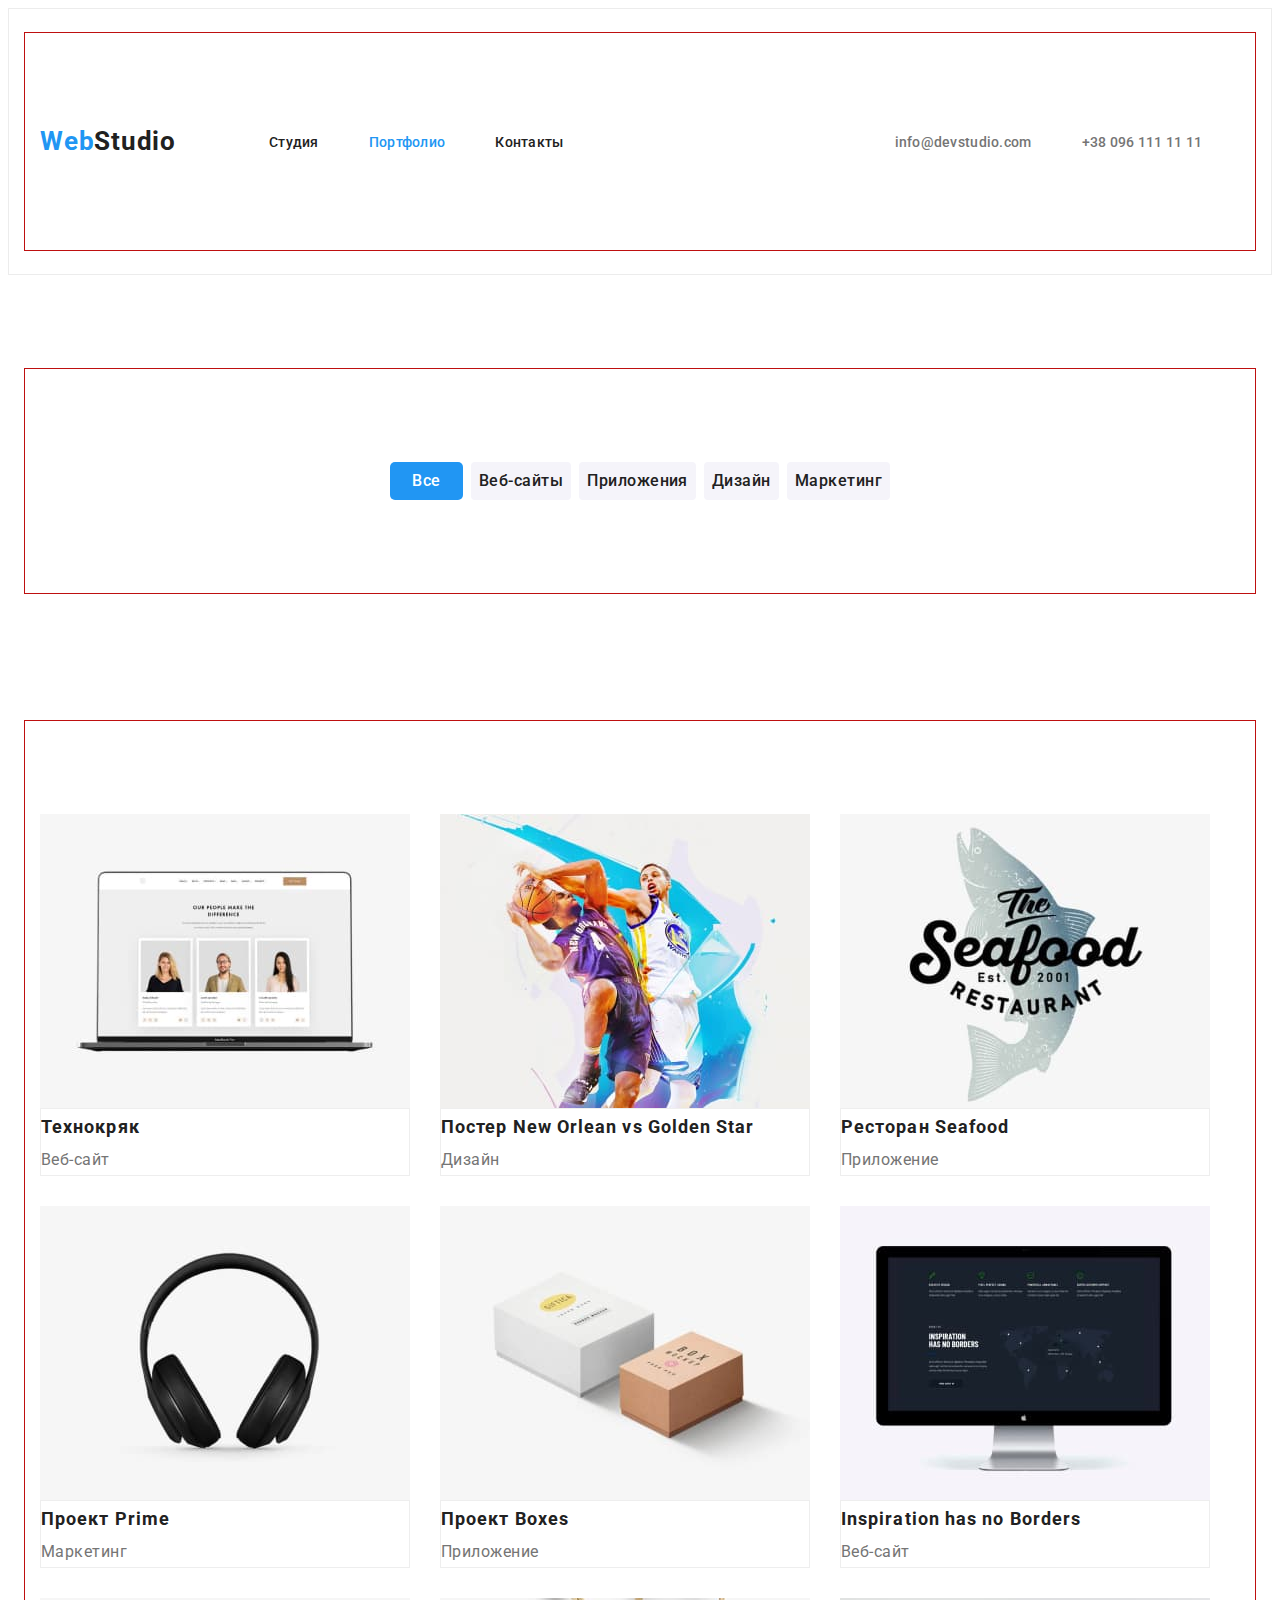
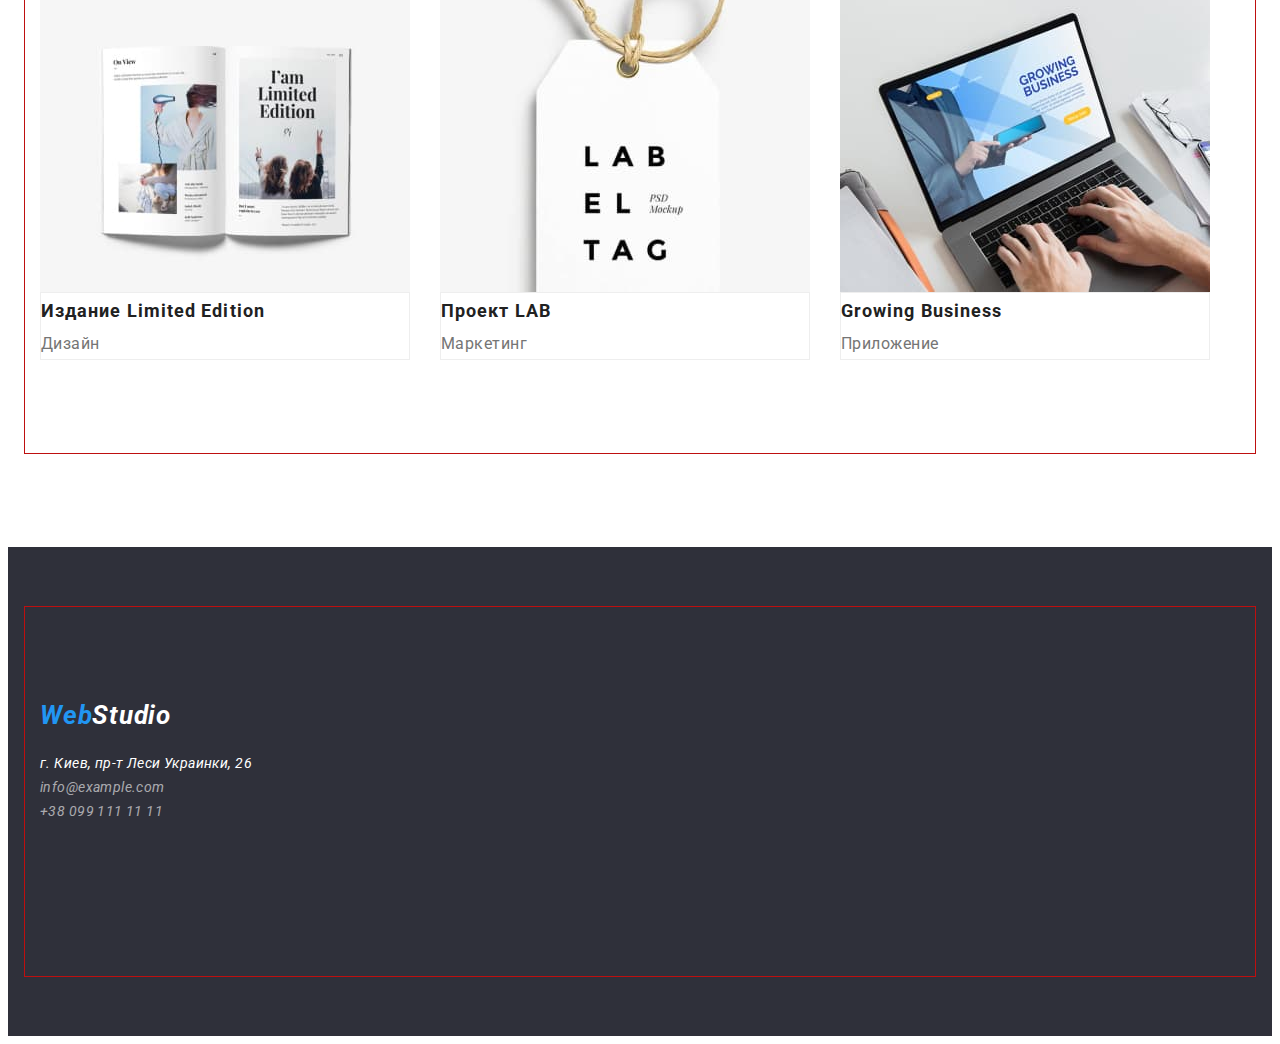
==== portfolio.html @ 3474d8c2 "добавил" ====
<!DOCTYPE html>
<html lang="ru">
    <head>
        <meta charset="UTF-8" />
        <meta http-equiv="X-UA-Compatible" content="IE=edge" />
        <meta name="viewport" content="width=device-width, initial-scale=1.0" />
        <title>Document</title>
        <link rel="preconnect" href="https://fonts.googleapis.com" />
        <link rel="preconnect" href="https://fonts.gstatic.com" crossorigin />
        <link
            href="https://fonts.googleapis.com/css2?family=Raleway:wght@700&family=Roboto:wght@400;500;700;900&display=swap"
            rel="stylesheet"
        />
        <link
            rel="stylesheet"
            href="https://cdnjs.cloudflare.com/ajax/libs/modern-normalize/1.1.0/modern-normalize.min.css"
            integrity="sha512-wpPYUAdjBVSE4KJnH1VR1HeZfpl1ub8YT/NKx4PuQ5NmX2tKuGu6U/JRp5y+Y8XG2tV+wKQpNHVUX03MfMFn9Q=="
            crossorigin="anonymous"
            referrerpolicy="no-referrer"
        />
        <link rel="stylesheet" href="./css/styles.css" />
    </head>
    <body>
        <header class="header">
            <div class="conteiner header-conteiner">
                <nav class="navigation">
                    <a class="logo" href="">
                        <span class="logo-first">Web</span>Studio</a
                    >
                    <ul class="header-list list">
                        <li class="header-item-studio">
                            <a
                                href="./studio.html"
                                class="header-link-studio color-studio"
                                >Студия</a
                            >
                        </li>
                        <li class="header-item">
                            <a
                                href="./portfolio.html"
                                class="header-link-portfolio color-portfolio"
                                >Портфолио</a
                            >
                        </li>
                        <li class="header-item">
                            <a
                                href=""
                                class="header-link-contacts color-contact"
                                >Контакты</a
                            >
                        </li>
                    </ul>
                    <ul class="header-list list">
                        <li class="header-item">
                            <a
                                href="mailto:info@devstudio.com"
                                class="header-link-mail color"
                                >info@devstudio.com</a
                            >
                        </li>
                        <li class="header-item">
                            <a
                                href="tel:+380961111111"
                                class="header-link-tel color"
                                >+38 096 111 11 11</a
                            >
                        </li>
                    </ul>
                </nav>
            </div>
        </header>
        <main>
            <section class="filter-portfolio">
                <h1 class="visually-hidden">portfolio</h1>
                <div class="conteiner filter-conteiner">
                    <ul class="filter-list list">
                        <li class="filter-item">
                            <button type="button" class="filter-btn-all">
                                Все
                            </button>
                        </li>
                        <li class="filter-item">
                            <button type="button" class="filter-btn-website">
                                Веб-сайты
                            </button>
                        </li>
                        <li class="filter-item">
                            <button
                                type="button"
                                class="filter-btn-application"
                            >
                                Приложения
                            </button>
                        </li>
                        <li class="filter-item">
                            <button type="button" class="filter-btn-design">
                                Дизайн
                            </button>
                        </li>
                        <li class="filter-item">
                            <button type="button" class="filter-btn-marketing">
                                Маркетинг
                            </button>
                        </li>
                    </ul>
                </div>
            </section>
            <section class="hero-porfolio">
                <div class="conteiner contei-hero">
                    <ul class="hero-list-two list">
                        <li class="hero-item-two">
                            <a href="" class="hero-link">
                                <img
                                    src="./images/img-5.jpg"
                                    alt="компютер с фото"
                                    width="370"
                                    height="294"
                                />
                                <div class="hero-text-box">
                                    <h2 class="hero-title-two">Технокряк</h2>
                                    <p class="hero-text-two">Веб-сайт</p>
                                </div>
                            </a>
                        </li>
                        <li class="hero-item-two">
                            <a href="" class="hero-link">
                                <img
                                    src="./images/img-6.jpg"
                                    alt="два баскетблиста"
                                    width="370"
                                    height="294"
                                />
                                <div class="hero-text-box">
                                    <h2 class="hero-title-two">
                                        Постер New Orlean vs Golden Star
                                    </h2>
                                    <p class="hero-text-two">Дизайн</p>
                                </div>
                            </a>
                        </li>
                        <li class="hero-item-two">
                            <a href="" class="hero-link">
                                <img
                                    src="./images/img-7.jpg"
                                    alt="рыба с названием"
                                    width="370"
                                    height="294"
                                />
                                <div class="hero-text-box">
                                    <h2 class="hero-title-two">
                                        Ресторан Seafood
                                    </h2>
                                    <p class="hero-text-two">Приложение</p>
                                </div>
                            </a>
                        </li>
                        <li class="hero-item-two">
                            <a href="" class="hero-link">
                                <img
                                    src="./images/img-8.jpg"
                                    alt="наушники"
                                    width="370"
                                    height="294"
                                />
                                <div class="hero-text-box">
                                    <h2 class="hero-title-two">Проект Prime</h2>
                                    <p class="hero-text-two">Маркетинг</p>
                                </div>
                            </a>
                        </li>
                        <li class="hero-item-two">
                            <a href="" class="hero-link">
                                <img
                                    src="./images/img-9.jpg"
                                    alt="две коробки"
                                    width="370"
                                    height="294"
                                />
                                <div class="hero-text-box">
                                    <h2 class="hero-title-two">Проект Boxes</h2>
                                    <p class="hero-text-two">Приложение</p>
                                </div>
                            </a>
                        </li>
                        <li class="hero-item-two">
                            <a href="" class="hero-link">
                                <img
                                    src="./images/img-10.jpg"
                                    alt="монитор компютера"
                                    width="370"
                                    height="294"
                                />
                                <div class="hero-text-box">
                                    <h2 class="hero-title-two">
                                        Inspiration has no Borders
                                    </h2>
                                    <p class="hero-text-two">Веб-сайт</p>
                                </div>
                            </a>
                        </li>
                        <li class="hero-item-two">
                            <a href="" class="hero-link">
                                <img
                                    src="./images/img-11.jpg"
                                    alt="книга"
                                    width="370"
                                    height="294"
                                />
                                <div class="hero-text-box">
                                    <h2 class="hero-title-two">
                                        Издание Limited Edition
                                    </h2>
                                    <p class="hero-text-two">Дизайн</p>
                                </div>
                            </a>
                        </li>
                        <li class="hero-item-two">
                            <a href="" class="hero-link">
                                <img
                                    src="./images/img-12.jpg"
                                    alt="бирка"
                                    width="370"
                                    height="294"
                                />
                                <div class="hero-text-box">
                                    <h2 class="hero-title-two">Проект LAB</h2>
                                    <p class="hero-text-two">Маркетинг</p>
                                </div>
                            </a>
                        </li>
                        <li class="hero-item-two">
                            <a href="" class="hero-link">
                                <img
                                    src="./images/img-13.jpg"
                                    alt="руки с компютером"
                                    width="370"
                                    height="294"
                                />
                                <div class="hero-text-box">
                                    <h2 class="hero-title-two">
                                        Growing Business
                                    </h2>
                                    <p class="hero-text-two">Приложение</p>
                                </div>
                            </a>
                        </li>
                    </ul>
                </div>
            </section>
        </main>
        <footer class="footer">
            <div class="conteiner">
                <address class="footer-addres">
                    <a class="footer-logo" href=""
                        ><span class="logo-first">Web</span>Studio</a
                    >
                    <ul class="footer-list list">
                        <li class="footer-item">
                            <a
                                href="https://goo.gl/maps/M8mHJB1GpQQQzdo98"
                                target="_blank"
                                rel="noopener noreferrer nofollow"
                                class="footer-link-address"
                                >г. Киев, пр-т Леси Украинки, 26</a
                            >
                        </li>
                        <li class="footer-item">
                            <a
                                href="mailto:info@example.com"
                                class="footer-link-mail"
                                >info@example.com</a
                            >
                        </li>
                        <li class="footer-item">
                            <a href="tel:+380991111111" class="footer-link-tel"
                                >+38 099 111 11 11</a
                            >
                        </li>
                    </ul>
                </address>
            </div>
        </footer>
    </body>
</html>
---- css/styles.css ----
:root {
    --prymary-text-color: #212121;
    --title-text-color: #ffffff;
    --accent-text-color: #2196f3;
    --function-text-color: #757575;
}

p,
h1,
h2,
h3,
h4,
h5,
h6 {
    margin: 0;
}
ul {
    margin: 0;
    padding: 0;
}
button {
    cursor: pointer;
}

body {
    font-family: 'Roboto', sans-serif;
    color: #e5e5e5;
}

.list {
    list-style: none;
}
a {
    text-decoration: none;
}
img {
    display: block;
}
.conteiner {
    width: 1200px;
    padding-top: 93px;
    padding-bottom: 93px;
    padding-left: 15px;
    padding-right: 15px;
    margin: 0 auto;
    outline: 1px solid rgb(190, 15, 15);
}

/* -------------header-------------- */
.header {
    font-family: 'Roboto' sans-serif;
    font-weight: 500;
    font-size: 14px;
    line-height: calc(16 / 14);
    letter-spacing: 0.02em;
    padding-top: 24px;
    padding-bottom: 24px;
    background-color: var(--title-text-color);
    border: 1px solid #ececec;
}
.header-conteiner {
    display: flex;
}
.navigation {
    display: flex;
    align-items: center;
}
.header-list {
    display: flex;
    margin-left: auto;
}

.logo {
    margin-right: 93px;
    /* padding-top: 24px; */
    /* padding-bottom: 25px; */

    font-family: 'Raleway' sans-serif;
    font-weight: 700;
    font-size: 26px;
    line-height: calc(31 / 26);
    letter-spacing: 0.03em;
    color: var(--prymary-text-color);
}
.logo-first {
    color: var(--accent-text-color);
}

.header-link-studio {
    margin-right: 50px;

    font-size: 14px;
    line-height: calc(16 / 14);
    letter-spacing: 0.02em;
    color: var(--accent-text-color);
    text-decoration: none;
}
.header-link-studio:hover,
.header-link-studio:focus {
    color: var(--accent-text-color);
}

.header-link-portfolio {
    margin-right: 50px;

    font-size: 14px;
    line-height: calc(16 / 14);
    letter-spacing: 0.02em;
    color: var(--prymary-text-color);
    text-decoration: none;
}

.header-link-contacts {
    margin-right: 331px;

    font-size: 14px;
    line-height: calc(16 / 14);
    letter-spacing: 0.02em;
    color: var(--prymary-text-color);
    text-decoration: none;
}

.header-link-mail {
    margin-right: 50px;

    font-size: 14px;
    line-height: calc(16 / 14);
    letter-spacing: 0.02em;
    color: var(--accent-text-color);
    text-decoration: none;
}
.header-link-mail:hover,
.header-link-mail:focus {
    color: var(--accent-text-color);
}
.header-link-tel {
    font-size: 14px;
    line-height: calc(16 / 14);
    letter-spacing: 0.02em;
    color: var(--function-text-color);
    text-decoration: none;
}

/*..........--------hero-------..........*/

.hero-conteiner-btn {
    justify-content: center;
    display: flex;
}
.hero {
    background-color: #2f303a;
    padding-top: 200px;
    padding-bottom: 200px;
}
.hero-title {
    font-family: 'Roboto' sans-serif;
    font-weight: 900;
    font-size: 44px;
    line-height: calc(60 / 44);
    text-align: center;
    letter-spacing: 0.06em;
    text-transform: uppercase;
    color: var(--title-text-color);
    margin-bottom: 30px;
}

.hero-btn {
    font-family: inherit;
    font-weight: 700;
    font-size: 16px;
    line-height: calc(30 / 16);
    align-items: center;
    text-align: center;
    letter-spacing: 0.06em;
    background-color: var(--accent-text-color);
    color: var(--title-text-color);
    border-radius: 10px;
    border-color: transparent;
    min-width: 200px;
    height: 50px;
}

.hero-btn:hover,
.hero-btn:focus {
    color: var(--accent-text-color);
}

/* -----------about--------------- */
/* text-off */
.visually-hidden {
    position: absolute;
    white-space: nowrap;
    width: 1px;
    height: 1px;
    overflow: hidden;
    border: 0;
    padding: 0;
    clip: rect(0 0 0 0);
    clip-path: inset(50%);
    margin: -1px;
}

.about-conteiner {
    display: flex;
}
.about-list {
    display: flex;
}
.about-list .about-item:not(:last-child) {
    margin-left: 30px;
}
.about {
    font-family: 'Roboto' sans-serif;
    font-size: 14px;
    line-height: calc(16 / 14);
    letter-spacing: 0.03em;
    color: var(--prymary-text-color);
    padding-top: 94px;
    padding-bottom: 94px;
}

.about-subtitle {
    font-weight: 700;
    font-size: 14px;
    line-height: calc(16 / 14);
    vertical-align: top;
    letter-spacing: 0.03em;
    margin-bottom: 10px;
    color: var(--prymary-text-color);
}
.about-text {
    font-weight: 400;
    font-size: 14px;
    line-height: calc(24 / 14);
    letter-spacing: 0.03em;
    color: var(--function-text-color);
}

/* -------------function-------------- */

.function {
    font-family: 'Roboto' sans-serif;
    font-weight: 700;
    font-size: 36px;
    line-height: calc(42 / 36);
    letter-spacing: 0.03em;
    color: var(--prymary-text-color);
    padding-top: 94px;
    padding-bottom: 94px;
}

.function-title {
    font-size: 36px;
    line-height: calc(42 / 36);
    text-align: center;
    letter-spacing: 0.03em;
    color: var(--prymary-text-color);
    margin-bottom: 50px;
}
.conteiner-function {
    display: flex;
}
.function-list {
    display: flex;
}

.function-item + .function-item {
    margin-left: 30px;
}
/* -------------staff-------------- */
.staff {
    font-family: 'Roboto' sans-serif;
    font-weight: 700;
    font-size: 36px;
    line-height: calc(42 / 36);
    letter-spacing: 0.03em;
    color: var(--prymary-text-color);
    padding-top: 94px;
    padding-bottom: 94px;
    background-color: #f5f4fa;
}

.staff-list {
    display: flex;
}
/* .staff-item + .staff-item {
    margin-right: 30px;
} */

.staff-list .staff-item:not(:last-child) {
    margin-right: 30px;
}

.staff-title {
    font-size: 36px;
    line-height: calc(42 / 36);
    letter-spacing: 0.03em;
    text-align: center;
    color: var(--prymary-text-color);
    margin-bottom: 50px;
}

.staff-master-content {
    padding-top: 30px;
    background-color: var(--title-text-color);
}
.staff-subtitle {
    font-weight: 500;
    font-size: 16px;
    line-height: calc(19 / 16);
    letter-spacing: 0.03em;
    text-align: center;
    color: var(--prymary-text-color);
    margin-bottom: 10px;
}
.staff-text {
    font-weight: 400;
    font-size: 16px;
    line-height: calc(19 / 16);
    text-align: center;
    letter-spacing: 0.03em;
    color: #757575;
}
/* -----------footer------------- */
.footer {
    font-family: 'Roboto' sans-serif;
    font-weight: 400;
    font-size: 14px;
    line-height: calc(24 / 14);
    letter-spacing: 0.03em;
    color: var(--title-text-color);
    background-color: #2f303a;
    padding-top: 60px;
    padding-bottom: 60px;
}
.footer-addres {
    flex-direction: column;
}
.footer-list {
    margin-top: 20px;
    margin-bottom: 60px;
}
.footer-logo {
    font-family: 'Raleway' sans-serif;
    font-weight: 700;
    font-size: 26px;
    line-height: calc(31 / 26);
    letter-spacing: 0.03em;
    color: var(--title-text-color);
}
.logo-second {
    color: var(--accent-text-color);
}

.footer-link-address {
    font-size: 14px;
    line-height: calc(24 / 14);
    letter-spacing: 0.03em;
    color: var(--title-text-color);
}
.footer-link-mail {
    font-size: 14px;
    line-height: calc(24 / 14);
    letter-spacing: 0.03em;
    color: rgba(255, 255, 255, 0.6);
}
.footer-link-tel {
    font-size: 14px;
    line-height: calc(24 / 14);
    letter-spacing: 0.03em;
    color: rgba(255, 255, 255, 0.6);
}

/* -----------PEGE2-portfolio------------ */

/* ---header-portfolio--- */
.color-studio {
    color: var(--prymary-text-color);
}
.color-portfolio {
    color: var(--accent-text-color);
}
.color-contact {
    color: var(--prymary-text-color);
}
.color {
    color: var(--function-text-color);
}
/* -----------filter-portfolio------------- */
.filter-portfolio {
    padding-top: 94px;
    padding-bottom: 94px;
}

.filter-list {
    display: flex;
    justify-content: center;
    margin-left: -8px;
    margin-bottom: -8px;
}
.filter-item {
    width: calc(100% / 5 -8px);
    margin-left: 8px;
    margin-bottom: 8px;
}

/* .filter-list .filter-item:not(:first-child) {
    margin-left: 10px;
} */
.filter-btn-all {
    font-family: inherit;
    font-weight: 500;
    font-size: 16px;
    line-height: calc(26 / 16);
    align-items: center;
    text-align: center;
    letter-spacing: 0.03em;
    background-color: var(--accent-text-color);
    color: var(--title-text-color);
    border-radius: 5px;
    border-color: transparent;
    min-width: 73px;
    height: 38px;
}
.filter-btn-all:hover,
.filter-btn-all:focus {
    color: var(--accent-text-color);
}

.filter-btn-website {
    font-family: inherit;
    font-weight: 500;
    font-size: 16px;
    line-height: calc(26 / 16);
    align-items: center;
    text-align: center;
    letter-spacing: 0.03em;
    color: var(--prymary-text-color);
    border-radius: 5px;
    border-color: transparent;
    background: #f5f4fa;
    border-radius: 4px;
    min-width: 73px;
    height: 38px;
}
.filter-btn-application {
    font-family: inherit;
    font-weight: 500;
    font-size: 16px;
    line-height: calc(26 / 16);
    align-items: center;
    text-align: center;
    letter-spacing: 0.03em;
    color: var(--prymary-text-color);
    border-radius: 5px;
    border-color: transparent;
    background: #f5f4fa;
    border-radius: 4px;
    min-width: 73px;
    height: 38px;
}
.filter-btn-design {
    font-family: inherit;
    font-weight: 500;
    font-size: 16px;
    line-height: calc(26 / 16);
    align-items: center;
    text-align: center;
    letter-spacing: 0.03em;
    color: var(--prymary-text-color);
    border-radius: 5px;
    border-color: transparent;
    background: #f5f4fa;
    border-radius: 4px;
    min-width: 73px;
    height: 38px;
}
.filter-btn-marketing {
    font-family: inherit;
    font-weight: 500;
    font-size: 16px;
    line-height: calc(26 / 16);
    align-items: center;
    text-align: center;
    letter-spacing: 0.03em;
    color: var(--prymary-text-color);
    border-radius: 5px;
    border-color: transparent;
    background: #f5f4fa;
    border-radius: 4px;
    min-width: 73px;
    height: 38px;
}
/* ------HERO2-portfolio------ */
.hero-porfolio {
    padding-top: 34px;
    padding-bottom: 94px;
}

.contei-hero {
    display: flex;
}
.hero-list-two {
    display: flex;
    margin-left: -30px;
    margin-bottom: -30px;
    flex-wrap: wrap;
}
.hero-item-two {
    width: calc(100% / 9 -30px);
    margin-left: 30px;
    margin-bottom: 30px;
}
/* .hero-item-two + .hero-item-two {
    margin-left: 30px;
} */

/* .hero-list-two .hero-item-two:not(:last-child) {
    margin-left: 30px;
} */
.hero-text-box {
    background: #ffffff;
    border: 1px solid #eeeeee;
    box-sizing: border-box;
}

.hero-title-two {
    font-family: 'Roboto' sans-serif;
    font-weight: 700;
    font-size: 18px;
    line-height: calc(36 / 18);
    letter-spacing: 0.06em;
    color: var(--prymary-text-color);
}
.hero-text-two {
    font-family: 'Roboto' sans-serif;
    font-weight: 400;
    font-size: 16px;
    line-height: calc(30 / 16);
    letter-spacing: 0.03em;
    color: var(--function-text-color);
}
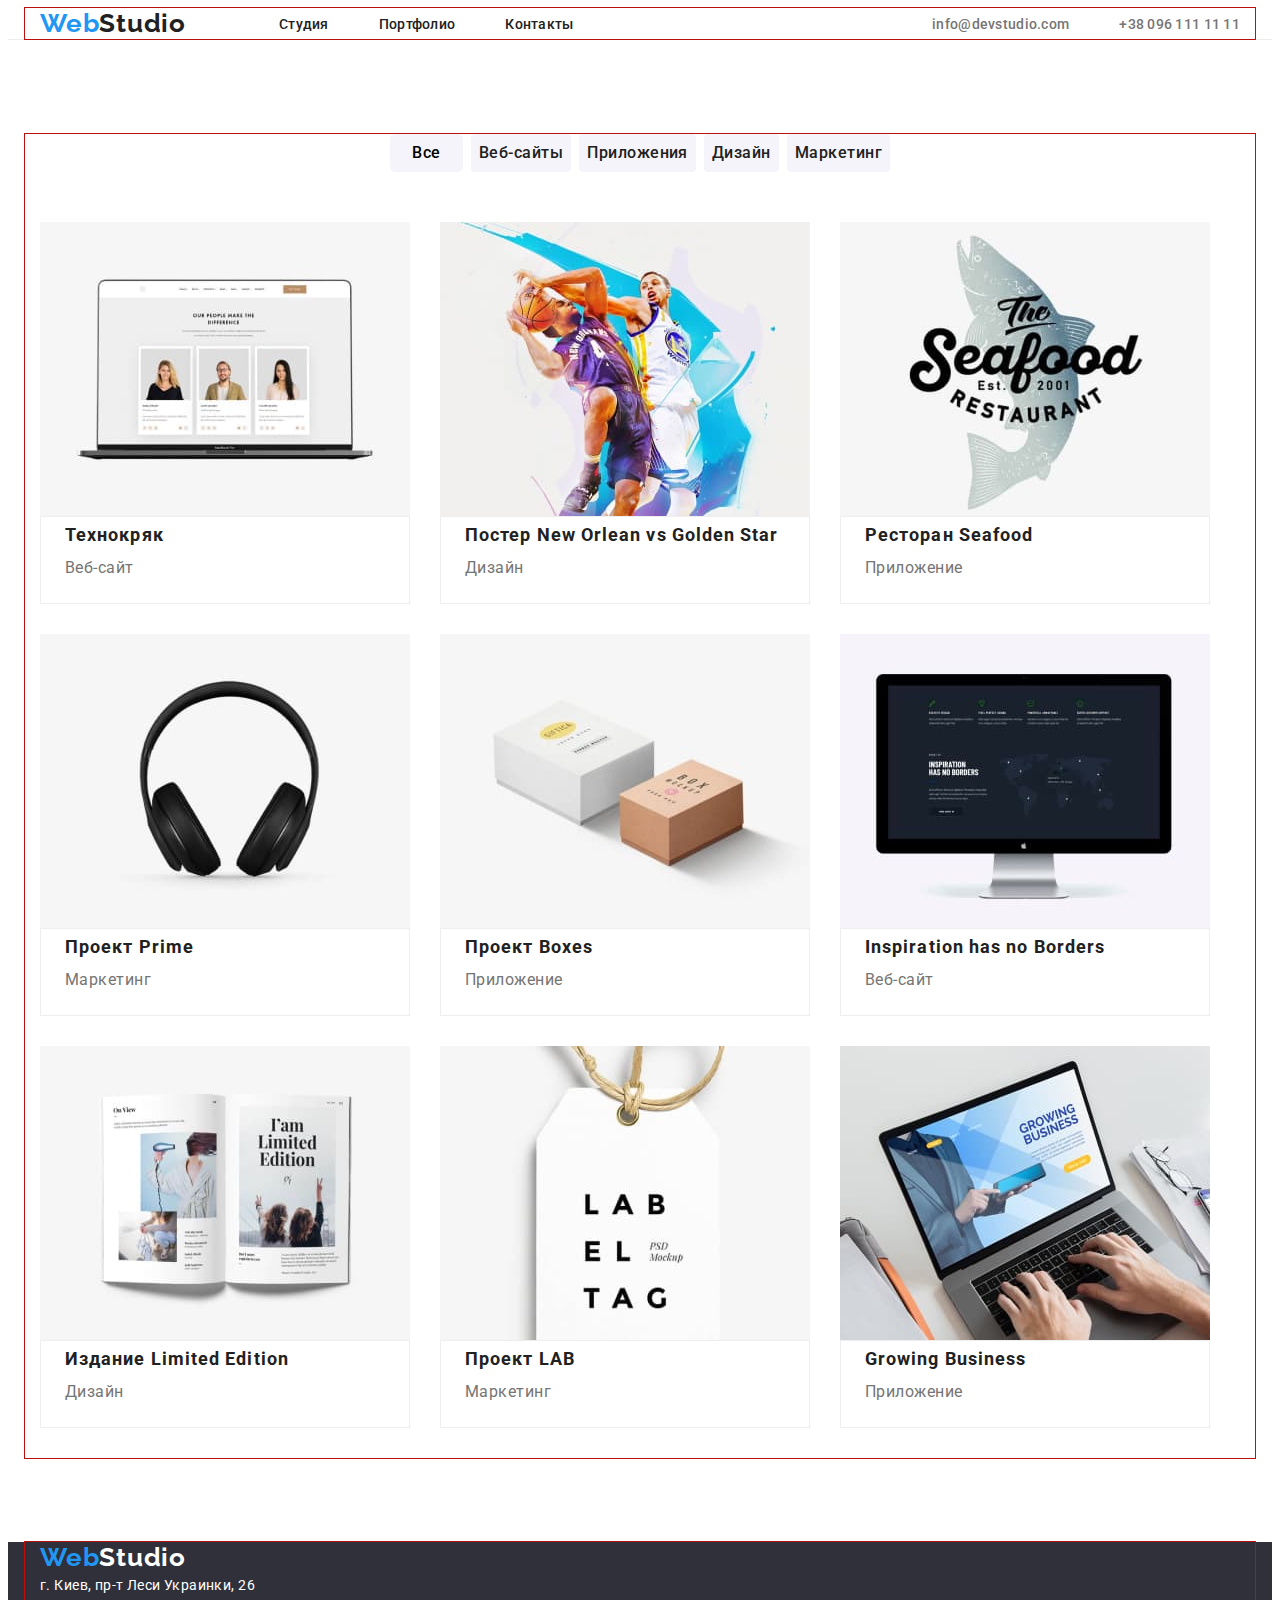
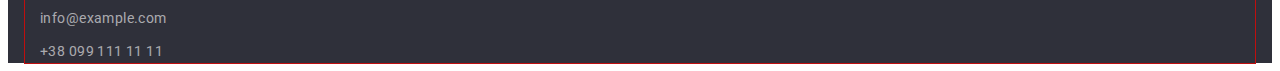
==== commit 52515a25: "исправил ошибки" ====
--- a/portfolio.html
+++ b/portfolio.html
@@ -28,51 +28,41 @@
                         <span class="logo-first">Web</span>Studio</a
                     >
                     <ul class="header-list list">
-                        <li class="header-item-studio">
-                            <a
-                                href="./studio.html"
-                                class="header-link-studio color-studio"
+                        <li class="header-item">
+                            <a href="./studio.html" class="header-link"
                                 >Студия</a
                             >
                         </li>
                         <li class="header-item">
-                            <a
-                                href="./portfolio.html"
-                                class="header-link-portfolio color-portfolio"
+                            <a href="./portfolio.html" class="header-link"
                                 >Портфолио</a
                             >
                         </li>
                         <li class="header-item">
-                            <a
-                                href=""
-                                class="header-link-contacts color-contact"
-                                >Контакты</a
-                            >
-                        </li>
-                    </ul>
-                    <ul class="header-list list">
-                        <li class="header-item">
-                            <a
-                                href="mailto:info@devstudio.com"
-                                class="header-link-mail color"
-                                >info@devstudio.com</a
-                            >
-                        </li>
-                        <li class="header-item">
-                            <a
-                                href="tel:+380961111111"
-                                class="header-link-tel color"
-                                >+38 096 111 11 11</a
-                            >
+                            <a href="" class="header-link">Контакты</a>
                         </li>
                     </ul>
                 </nav>
+                <ul class="header-connect list">
+                    <li class="header-item">
+                        <a
+                            href="mailto:info@devstudio.com"
+                            class="header-link-mail"
+                            >info@devstudio.com</a
+                        >
+                    </li>
+                    <li class="header-item">
+                        <a href="tel:+380961111111" class="header-link-tel"
+                            >+38 096 111 11 11</a
+                        >
+                    </li>
+                </ul>
             </div>
         </header>
         <main>
             <section class="filter-portfolio">
-                <h1 class="visually-hidden">portfolio</h1>
                 <div class="conteiner filter-conteiner">
+                    <h1 class="visually-hidden">portfolio</h1>
                     <ul class="filter-list list">
                         <li class="filter-item">
                             <button type="button" class="filter-btn-all">
@@ -80,33 +70,26 @@
                             </button>
                         </li>
                         <li class="filter-item">
-                            <button type="button" class="filter-btn-website">
+                            <button type="button" class="filter-btn">
                                 Веб-сайты
                             </button>
                         </li>
                         <li class="filter-item">
-                            <button
-                                type="button"
-                                class="filter-btn-application"
-                            >
+                            <button type="button" class="filter-btn">
                                 Приложения
                             </button>
                         </li>
                         <li class="filter-item">
-                            <button type="button" class="filter-btn-design">
+                            <button type="button" class="filter-btn">
                                 Дизайн
                             </button>
                         </li>
                         <li class="filter-item">
-                            <button type="button" class="filter-btn-marketing">
+                            <button type="button" class="filter-btn">
                                 Маркетинг
                             </button>
                         </li>
                     </ul>
-                </div>
-            </section>
-            <section class="hero-porfolio">
-                <div class="conteiner contei-hero">
                     <ul class="hero-list-two list">
                         <li class="hero-item-two">
                             <a href="" class="hero-link">
--- a/css/styles.css
+++ b/css/styles.css
@@ -38,8 +38,6 @@
 }
 .conteiner {
     width: 1200px;
-    padding-top: 93px;
-    padding-bottom: 93px;
     padding-left: 15px;
     padding-right: 15px;
     margin: 0 auto;
@@ -48,15 +46,8 @@
 
 /* -------------header-------------- */
 .header {
-    font-family: 'Roboto' sans-serif;
-    font-weight: 500;
-    font-size: 14px;
-    line-height: calc(16 / 14);
-    letter-spacing: 0.02em;
-    padding-top: 24px;
-    padding-bottom: 24px;
     background-color: var(--title-text-color);
-    border: 1px solid #ececec;
+    border-bottom: 1px solid #ececec;
 }
 .header-conteiner {
     display: flex;
@@ -69,13 +60,20 @@
     display: flex;
     margin-left: auto;
 }
-
+.header-item + .header-item {
+    margin-left: 50px;
+}
+.header-connect {
+    display: flex;
+    align-items: center;
+    margin-left: auto;
+}
 .logo {
     margin-right: 93px;
     /* padding-top: 24px; */
     /* padding-bottom: 25px; */
 
-    font-family: 'Raleway' sans-serif;
+    font-family: 'Raleway', sans-serif;
     font-weight: 700;
     font-size: 26px;
     line-height: calc(31 / 26);
@@ -86,62 +84,46 @@
     color: var(--accent-text-color);
 }
 
-.header-link-studio {
-    margin-right: 50px;
-
+.header-link {
+    font-style: 400;
+    font-weight: 500;
     font-size: 14px;
     line-height: calc(16 / 14);
     letter-spacing: 0.02em;
-    color: var(--accent-text-color);
+    color: var(--prymary-text-color);
     text-decoration: none;
 }
-.header-link-studio:hover,
-.header-link-studio:focus {
-    color: var(--accent-text-color);
-}
-
-.header-link-portfolio {
-    margin-right: 50px;
-
-    font-size: 14px;
-    line-height: calc(16 / 14);
-    letter-spacing: 0.02em;
-    color: var(--prymary-text-color);
-    text-decoration: none;
-}
-
-.header-link-contacts {
-    margin-right: 331px;
-
-    font-size: 14px;
-    line-height: calc(16 / 14);
-    letter-spacing: 0.02em;
-    color: var(--prymary-text-color);
-    text-decoration: none;
+.header-link:hover,
+.header-link:focus {
+    color: var(--accent-text-color);
 }
 
 .header-link-mail {
-    margin-right: 50px;
-
-    font-size: 14px;
-    line-height: calc(16 / 14);
-    letter-spacing: 0.02em;
-    color: var(--accent-text-color);
-    text-decoration: none;
-}
-.header-link-mail:hover,
-.header-link-mail:focus {
-    color: var(--accent-text-color);
-}
-.header-link-tel {
+    font-style: 400;
+    font-weight: 500;
     font-size: 14px;
     line-height: calc(16 / 14);
     letter-spacing: 0.02em;
     color: var(--function-text-color);
     text-decoration: none;
 }
-
-/*..........--------hero-------..........*/
+.header-link-mail:hover,
+.header-link-mail:focus {
+    color: var(--accent-text-color);
+}
+.header-link-tel {
+    font-style: 400;
+    font-weight: 500;
+    font-size: 14px;
+    line-height: calc(16 / 14);
+    letter-spacing: 0.02em;
+    color: var(--function-text-color);
+    text-decoration: none;
+}
+.header-link-tel:hover,
+.header-link-tel:focus {
+    color: var(--accent-text-color);
+}
 
 .hero-conteiner-btn {
     justify-content: center;
@@ -153,7 +135,7 @@
     padding-bottom: 200px;
 }
 .hero-title {
-    font-family: 'Roboto' sans-serif;
+    font-family: 'Roboto', sans-serif;
     font-weight: 900;
     font-size: 44px;
     line-height: calc(60 / 44);
@@ -200,26 +182,26 @@
     margin: -1px;
 }
 
-.about-conteiner {
-    display: flex;
-}
 .about-list {
     display: flex;
 }
-.about-list .about-item:not(:last-child) {
+.about-item + .about-item {
     margin-left: 30px;
 }
+
 .about {
-    font-family: 'Roboto' sans-serif;
+    /* font-family: 'Roboto', sans-serif;
     font-size: 14px;
     line-height: calc(16 / 14);
     letter-spacing: 0.03em;
     color: var(--prymary-text-color);
     padding-top: 94px;
-    padding-bottom: 94px;
+    padding-bottom: 94px; */
 }
 
 .about-subtitle {
+    padding-top: 94px;
+
     font-weight: 700;
     font-size: 14px;
     line-height: calc(16 / 14);
@@ -227,8 +209,11 @@
     letter-spacing: 0.03em;
     margin-bottom: 10px;
     color: var(--prymary-text-color);
+    text-transform: uppercase;
 }
 .about-text {
+    padding-bottom: 94px;
+
     font-weight: 400;
     font-size: 14px;
     line-height: calc(24 / 14);
@@ -238,17 +223,8 @@
 
 /* -------------function-------------- */
 
-.function {
-    font-family: 'Roboto' sans-serif;
-    font-weight: 700;
-    font-size: 36px;
-    line-height: calc(42 / 36);
-    letter-spacing: 0.03em;
-    color: var(--prymary-text-color);
-    padding-top: 94px;
-    padding-bottom: 94px;
-}
-
+.function-conteiner {
+}
 .function-title {
     font-size: 36px;
     line-height: calc(42 / 36);
@@ -257,11 +233,10 @@
     color: var(--prymary-text-color);
     margin-bottom: 50px;
 }
-.conteiner-function {
-    display: flex;
-}
 .function-list {
     display: flex;
+    width: 370px;
+    height: auto;
 }
 
 .function-item + .function-item {
@@ -269,23 +244,12 @@
 }
 /* -------------staff-------------- */
 .staff {
-    font-family: 'Roboto' sans-serif;
-    font-weight: 700;
-    font-size: 36px;
-    line-height: calc(42 / 36);
-    letter-spacing: 0.03em;
-    color: var(--prymary-text-color);
-    padding-top: 94px;
-    padding-bottom: 94px;
     background-color: #f5f4fa;
 }
 
 .staff-list {
     display: flex;
 }
-/* .staff-item + .staff-item {
-    margin-right: 30px;
-} */
 
 .staff-list .staff-item:not(:last-child) {
     margin-right: 30px;
@@ -303,7 +267,9 @@
 .staff-master-content {
     padding-top: 30px;
     background-color: var(--title-text-color);
-}
+    padding-bottom: 30px;
+}
+
 .staff-subtitle {
     font-weight: 500;
     font-size: 16px;
@@ -313,6 +279,7 @@
     color: var(--prymary-text-color);
     margin-bottom: 10px;
 }
+
 .staff-text {
     font-weight: 400;
     font-size: 16px;
@@ -321,27 +288,13 @@
     letter-spacing: 0.03em;
     color: #757575;
 }
+
 /* -----------footer------------- */
 .footer {
-    font-family: 'Roboto' sans-serif;
-    font-weight: 400;
-    font-size: 14px;
-    line-height: calc(24 / 14);
-    letter-spacing: 0.03em;
-    color: var(--title-text-color);
     background-color: #2f303a;
-    padding-top: 60px;
-    padding-bottom: 60px;
-}
-.footer-addres {
-    flex-direction: column;
-}
-.footer-list {
-    margin-top: 20px;
-    margin-bottom: 60px;
 }
 .footer-logo {
-    font-family: 'Raleway' sans-serif;
+    font-family: 'Raleway', sans-serif;
     font-weight: 700;
     font-size: 26px;
     line-height: calc(31 / 26);
@@ -352,6 +305,23 @@
     color: var(--accent-text-color);
 }
 
+.footer-addres {
+    margin-top: 20px;
+
+    font-family: 'Roboto', sans-serif;
+    font-style: normal;
+    font-weight: 400;
+    font-size: 14px;
+    line-height: calc(24 / 14);
+    letter-spacing: 0.03em;
+}
+.footer-list {
+}
+
+.footer-item + .footer-item {
+    margin-top: 9px;
+}
+
 .footer-link-address {
     font-size: 14px;
     line-height: calc(24 / 14);
@@ -373,19 +343,6 @@
 
 /* -----------PEGE2-portfolio------------ */
 
-/* ---header-portfolio--- */
-.color-studio {
-    color: var(--prymary-text-color);
-}
-.color-portfolio {
-    color: var(--accent-text-color);
-}
-.color-contact {
-    color: var(--prymary-text-color);
-}
-.color {
-    color: var(--function-text-color);
-}
 /* -----------filter-portfolio------------- */
 .filter-portfolio {
     padding-top: 94px;
@@ -394,19 +351,16 @@
 
 .filter-list {
     display: flex;
+
     justify-content: center;
-    margin-left: -8px;
-    margin-bottom: -8px;
-}
-.filter-item {
-    width: calc(100% / 5 -8px);
+
+    padding-bottom: 50px;
+}
+
+.filter-item + .filter-item {
     margin-left: 8px;
-    margin-bottom: 8px;
-}
-
-/* .filter-list .filter-item:not(:first-child) {
-    margin-left: 10px;
-} */
+}
+
 .filter-btn-all {
     font-family: inherit;
     font-weight: 500;
@@ -415,8 +369,7 @@
     align-items: center;
     text-align: center;
     letter-spacing: 0.03em;
-    background-color: var(--accent-text-color);
-    color: var(--title-text-color);
+    background: #f5f4fa;
     border-radius: 5px;
     border-color: transparent;
     min-width: 73px;
@@ -424,10 +377,10 @@
 }
 .filter-btn-all:hover,
 .filter-btn-all:focus {
-    color: var(--accent-text-color);
-}
-
-.filter-btn-website {
+    background-color: var(--accent-text-color);
+}
+
+.filter-btn {
     font-family: inherit;
     font-weight: 500;
     font-size: 16px;
@@ -443,54 +396,11 @@
     min-width: 73px;
     height: 38px;
 }
-.filter-btn-application {
-    font-family: inherit;
-    font-weight: 500;
-    font-size: 16px;
-    line-height: calc(26 / 16);
-    align-items: center;
-    text-align: center;
-    letter-spacing: 0.03em;
-    color: var(--prymary-text-color);
-    border-radius: 5px;
-    border-color: transparent;
-    background: #f5f4fa;
-    border-radius: 4px;
-    min-width: 73px;
-    height: 38px;
-}
-.filter-btn-design {
-    font-family: inherit;
-    font-weight: 500;
-    font-size: 16px;
-    line-height: calc(26 / 16);
-    align-items: center;
-    text-align: center;
-    letter-spacing: 0.03em;
-    color: var(--prymary-text-color);
-    border-radius: 5px;
-    border-color: transparent;
-    background: #f5f4fa;
-    border-radius: 4px;
-    min-width: 73px;
-    height: 38px;
-}
-.filter-btn-marketing {
-    font-family: inherit;
-    font-weight: 500;
-    font-size: 16px;
-    line-height: calc(26 / 16);
-    align-items: center;
-    text-align: center;
-    letter-spacing: 0.03em;
-    color: var(--prymary-text-color);
-    border-radius: 5px;
-    border-color: transparent;
-    background: #f5f4fa;
-    border-radius: 4px;
-    min-width: 73px;
-    height: 38px;
-}
+.filter-btn:hover,
+.filter-btn:focus {
+    background-color: var(--accent-text-color);
+}
+
 /* ------HERO2-portfolio------ */
 .hero-porfolio {
     padding-top: 34px;
@@ -511,17 +421,15 @@
     margin-left: 30px;
     margin-bottom: 30px;
 }
-/* .hero-item-two + .hero-item-two {
-    margin-left: 30px;
-} */
-
-/* .hero-list-two .hero-item-two:not(:last-child) {
-    margin-left: 30px;
-} */
+
 .hero-text-box {
+    padding-left: 24px;
+    padding-right: 24px;
+    padding-bottom: 20px;
+
     background: #ffffff;
     border: 1px solid #eeeeee;
-    box-sizing: border-box;
+    box-sizing: content-box;
 }
 
 .hero-title-two {
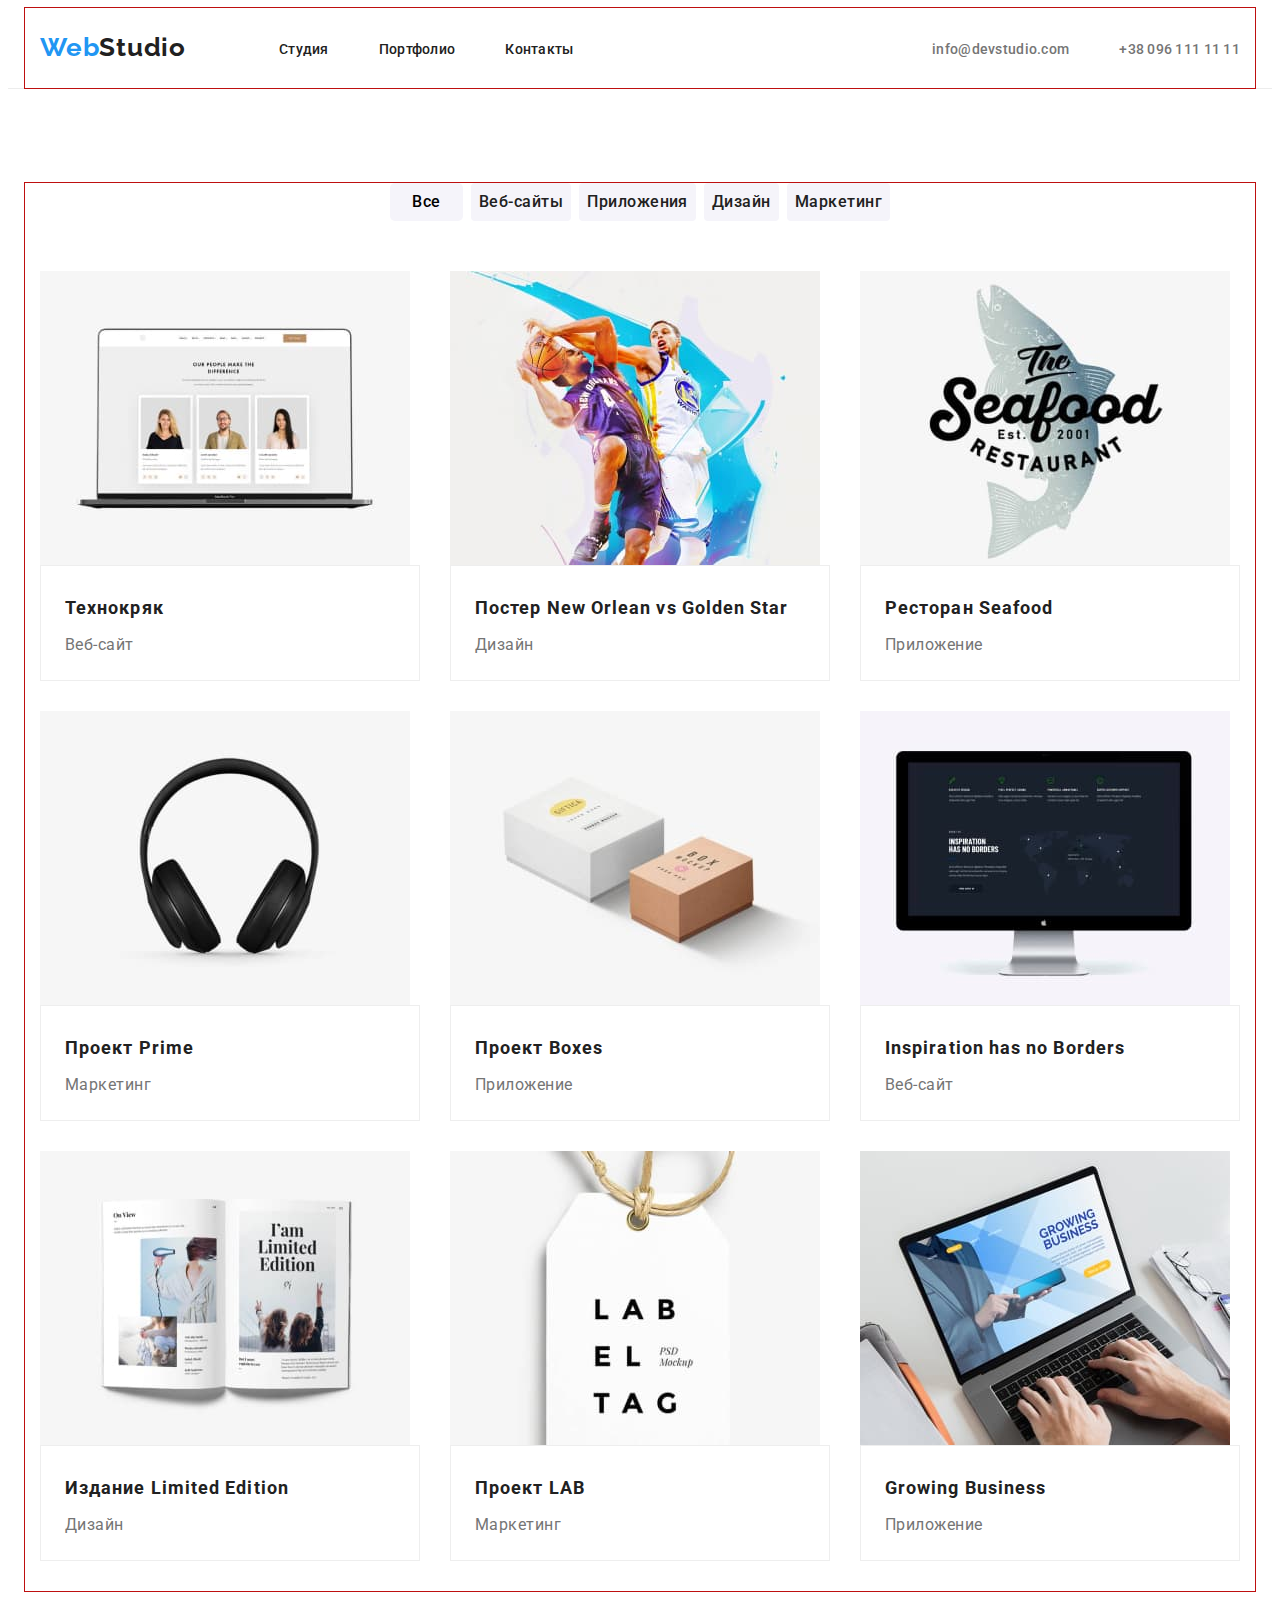
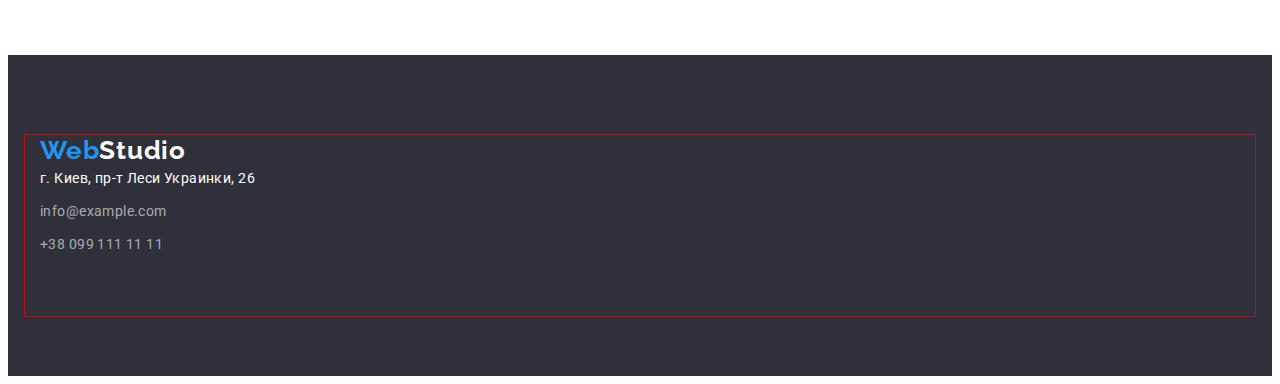
==== commit 632ebbf0: "изменил ошибки" ====
--- a/portfolio.html
+++ b/portfolio.html
@@ -60,8 +60,8 @@
             </div>
         </header>
         <main>
-            <section class="filter-portfolio">
-                <div class="conteiner filter-conteiner">
+            <section class="filter section">
+                <div class="conteiner">
                     <h1 class="visually-hidden">portfolio</h1>
                     <ul class="filter-list list">
                         <li class="filter-item">
--- a/css/styles.css
+++ b/css/styles.css
@@ -70,8 +70,8 @@
 }
 .logo {
     margin-right: 93px;
-    /* padding-top: 24px; */
-    /* padding-bottom: 25px; */
+    padding-top: 24px;
+    padding-bottom: 25px;
 
     font-family: 'Raleway', sans-serif;
     font-weight: 700;
@@ -168,6 +168,11 @@
 }
 
 /* -----------about--------------- */
+
+.section {
+    padding: 94px 0;
+}
+
 /* text-off */
 .visually-hidden {
     position: absolute;
@@ -200,8 +205,6 @@
 }
 
 .about-subtitle {
-    padding-top: 94px;
-
     font-weight: 700;
     font-size: 14px;
     line-height: calc(16 / 14);
@@ -223,7 +226,8 @@
 
 /* -------------function-------------- */
 
-.function-conteiner {
+.function {
+    padding: top 0;
 }
 .function-title {
     font-size: 36px;
@@ -235,10 +239,7 @@
 }
 .function-list {
     display: flex;
-    width: 370px;
-    height: auto;
-}
-
+}
 .function-item + .function-item {
     margin-left: 30px;
 }
@@ -266,8 +267,8 @@
 
 .staff-master-content {
     padding-top: 30px;
+    padding-bottom: 30px;
     background-color: var(--title-text-color);
-    padding-bottom: 30px;
 }
 
 .staff-subtitle {
@@ -291,7 +292,10 @@
 
 /* -----------footer------------- */
 .footer {
+    padding: 60px 0;
     background-color: #2f303a;
+}
+.footer-conteiner {
 }
 .footer-logo {
     font-family: 'Raleway', sans-serif;
@@ -307,6 +311,7 @@
 
 .footer-addres {
     margin-top: 20px;
+    padding-bottom: 60px;
 
     font-family: 'Roboto', sans-serif;
     font-style: normal;
@@ -344,17 +349,13 @@
 /* -----------PEGE2-portfolio------------ */
 
 /* -----------filter-portfolio------------- */
-.filter-portfolio {
-    padding-top: 94px;
-    padding-bottom: 94px;
-}
 
 .filter-list {
     display: flex;
 
     justify-content: center;
 
-    padding-bottom: 50px;
+    margin-bottom: 50px;
 }
 
 .filter-item + .filter-item {
@@ -407,9 +408,6 @@
     padding-bottom: 94px;
 }
 
-.contei-hero {
-    display: flex;
-}
 .hero-list-two {
     display: flex;
     margin-left: -30px;
@@ -417,12 +415,13 @@
     flex-wrap: wrap;
 }
 .hero-item-two {
-    width: calc(100% / 9 -30px);
+    width: calc(100% / 3 - 30px);
     margin-left: 30px;
     margin-bottom: 30px;
 }
 
 .hero-text-box {
+    padding-top: 20px;
     padding-left: 24px;
     padding-right: 24px;
     padding-bottom: 20px;
@@ -433,7 +432,9 @@
 }
 
 .hero-title-two {
-    font-family: 'Roboto' sans-serif;
+    margin: 4px 0;
+
+    font-family: 'Roboto', sans-serif;
     font-weight: 700;
     font-size: 18px;
     line-height: calc(36 / 18);
@@ -441,7 +442,7 @@
     color: var(--prymary-text-color);
 }
 .hero-text-two {
-    font-family: 'Roboto' sans-serif;
+    font-family: 'Roboto', sans-serif;
     font-weight: 400;
     font-size: 16px;
     line-height: calc(30 / 16);
